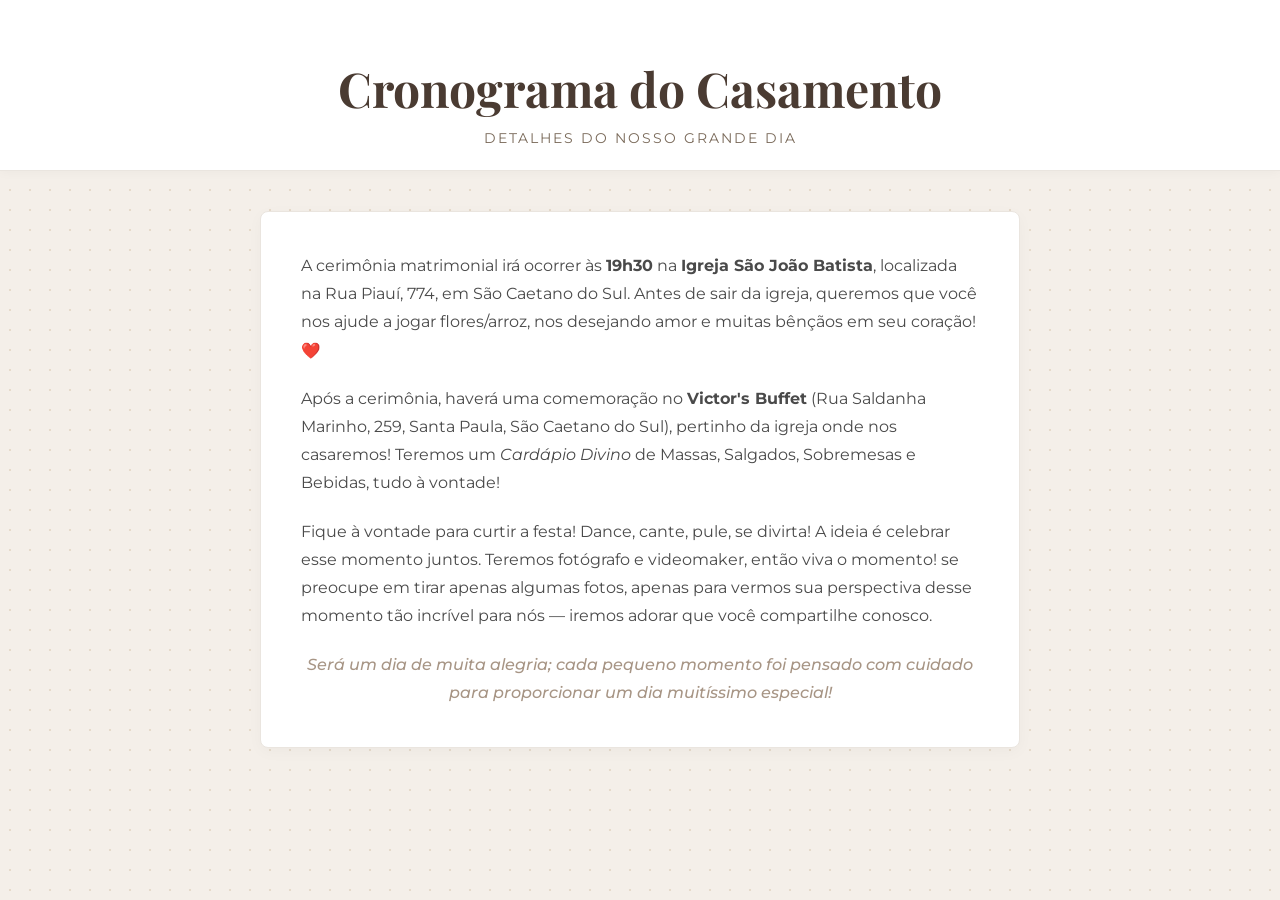
==== cronograma.html @ ee8d6ae5 "Versão final do site de casamento" ====
<!DOCTYPE html>
<html lang="pt-BR">
<head>
    <meta charset="UTF-8">
    <meta name="viewport" content="width=device-width, initial-scale=1.0, maximum-scale=1.0, user-scalable=no">
    <title>Cronograma | Bianca & Bruno</title>
    <link href="https://fonts.googleapis.com/css2?family=Playfair+Display:ital,wght@0,400;0,600;1,400&family=Montserrat:wght@300;400;500;600&display=swap" rel="stylesheet">
    <link rel="stylesheet" href="css/style.css">
</head>
<body class="comic-body">

    <a href="index.html" class="btn-voltar">← Voltar para o Site</a>

    <header class="comic-header">
        <h1>Cronograma do Casamento</h1>
        <p>Detalhes do Nosso Grande Dia</p>
    </header>

    <div style="max-width: 800px; margin: 40px auto 80px; padding: 0 20px;">
        <div class="cronograma-box">
            <p style="margin-bottom: 20px;">A cerimônia matrimonial irá ocorrer às <strong>19h30</strong> na <strong>Igreja São João Batista</strong>, localizada na Rua Piauí, 774, em São Caetano do Sul. Antes de sair da igreja, queremos que você nos ajude a jogar flores/arroz, nos desejando amor e muitas bênçãos em seu coração! ❤️</p>
            
            <p style="margin-bottom: 20px;">Após a cerimônia, haverá uma comemoração no <strong>Victor's Buffet</strong> (Rua Saldanha Marinho, 259, Santa Paula, São Caetano do Sul), pertinho da igreja onde nos casaremos! Teremos um <em>Cardápio Divino</em> de Massas, Salgados, Sobremesas e Bebidas, tudo à vontade!</p>
            
            <p style="margin-bottom: 20px;">Fique à vontade para curtir a festa! Dance, cante, pule, se divirta! A ideia é celebrar esse momento juntos. Teremos fotógrafo e videomaker, então viva o momento! se preocupe em tirar apenas algumas fotos, apenas para vermos sua perspectiva desse momento tão incrível para nós — iremos adorar que você compartilhe conosco.</p>
            
            <p style="margin-bottom: 0; font-style: italic; text-align: center; color: var(--primary-color); font-weight: 500;">Será um dia de muita alegria; cada pequeno momento foi pensado com cuidado para proporcionar um dia muitíssimo especial!</p>
        </div>
    </div>

</body>
</html>
---- css/style.css ----
:root {
    --bg-color: #ffffff;
    --primary-color: #a79585; 
    --text-dark: #4a4a4a;
    --text-light: #7a7a7a;
    --white: #ffffff;
    --font-title: 'Playfair Display', serif;
    --font-text: 'Montserrat', sans-serif;
    --rosa-btn: #f5d3d3;
}

* { margin: 0; padding: 0; box-sizing: border-box; }
body { font-family: var(--font-text); background-color: var(--bg-color); color: var(--text-dark); line-height: 1.6; }

.save-date-marquee {
    background-color: transparent;
    border: none;
    box-shadow: none;
    padding: 50;
    color: var(--primary-color);
    letter-spacing: 5px;
    font-size: 0.9rem;
    font-weight: 500;
    text-transform: uppercase;
    margin-bottom: 12px;
    display: inline-block;
    
    animation: textPulse 2s infinite ease-in-out;
}

@keyframes textPulse {
    0%, 100% {
        opacity: 1;
    }
    50% {
        opacity: 0.35;
    }
}
* { margin: 0; padding: 0; box-sizing: border-box; }
body { font-family: var(--font-text); background-color: var(--bg-color); color: var(--text-dark); line-height: 1.6; }

header {
    background-color: var(--white);
    border-bottom: 1px solid #eae5df;
    position: sticky;
    top: 0;
    z-index: 1000;
    width: 100%;
    box-shadow: 0 2px 10px rgba(0,0,0,0.03);
}

.navbar {
    max-width: 1100px;
    margin: 0 auto;
    display: flex;
    justify-content: space-between;
    align-items: center;
    padding: 15px 20px;
}

.nav-logo {
    font-family: var(--font-title);
    font-size: 1.4rem;
    color: var(--primary-color);
    text-decoration: none;
    letter-spacing: 2px;
}

.nav-links {
    display: flex;
    list-style: none;
    gap: 25px;
    align-items: center;
}

.nav-links a {
    text-decoration: none;
    color: var(--text-dark);
    font-size: 0.85rem;
    text-transform: uppercase;
    letter-spacing: 1.5px;
    font-weight: 500;
    transition: color 0.3s ease;
}

.nav-links a:hover {
    color: var(--primary-color);
}

/* Responsividade para iPad e celulares */
@media (max-width: 768px) {
    .navbar {
        flex-direction: column;
        gap: 10px;
        padding: 12px 10px;
    }
    
    .nav-links {
        gap: 15px;
        flex-wrap: wrap;
        justify-content: center;
    }
    
    .nav-links a {
        font-size: 0.75rem;
    }
}

.hero { text-align: center; padding: 60px 20px; background-color: #faf9f7; }
.hero h3 { font-weight: 300; letter-spacing: 3px; font-size: 0.9rem; margin-bottom: 10px; }
.hero h1 { font-family: var(--font-title); font-size: 3.5rem; color: var(--primary-color); margin-bottom: 10px; }

.section-title { font-family: var(--font-title); font-size: 2.2rem; color: var(--primary-color); margin: 30px 0 15px; font-style: italic; text-align: center; }
.subtitle { text-align: center; font-size: 0.95rem; color: var(--text-light); max-width: 700px; margin: 0 auto 40px; padding: 0 20px;}

.couple-section { padding: 60px 20px; text-align: center; max-width: 800px; margin: 0 auto; }
.photos { display: flex; justify-content: center; gap: 20px; margin-bottom: 30px; flex-wrap: wrap; }
.photo-couple { width: 200px; height: 200px; border-radius: 50%; object-fit: cover; border: 4px solid var(--white); box-shadow: 0 4px 15px rgba(0,0,0,0.1); }

.gifts-section { max-width: 1100px; margin: 0 auto; padding: 40px 20px; }
.cart-header { display: flex; justify-content: space-between; align-items: center; background: #fff; padding: 15px 20px; border: 1px solid #ddd; border-radius: 8px; margin-bottom: 30px;}
.btn-cart { background: var(--primary-color); color: #fff; border: none; padding: 10px 20px; border-radius: 5px; cursor: pointer; font-weight: bold; font-size: 1rem;}

.gifts-grid { display: grid; grid-template-columns: repeat(auto-fill, minmax(240px, 1fr)); gap: 25px; }
.gift-card { border: 1px solid #eee; border-radius: 8px; padding: 20px; text-align: center; display: flex; flex-direction: column; background: #fff; transition: transform 0.2s;}
.gift-card:hover { transform: translateY(-5px); box-shadow: 0 10px 20px rgba(0,0,0,0.05); }
.gift-img { height: 150px; object-fit: contain; width: 100%; border-radius: 5px; margin-bottom: 20px; background: #f9f9f9; }
.gift-card h4 { font-weight: 500; font-size: 1rem; height: 45px; margin-bottom: 10px; color: var(--text-dark);}
.price { font-family: var(--font-title); font-weight: 600; font-size: 1.3rem; margin-bottom: 15px; color: var(--text-dark); }
.btn-presentear { background-color: #c9b4a1; color: var(--white); border: none; padding: 12px; border-radius: 5px; cursor: pointer; font-weight: 600; width: 100%; margin-top: auto; font-family: var(--font-text); font-size: 0.9rem;}

.rsvp-section { padding: 60px 20px; text-align: center; background-color: #faf9f7; }
.rsvp-form input { width: 100%; max-width: 400px; padding: 15px; margin-bottom: 15px; border: 1px solid #ddd; border-radius: 5px; font-family: var(--font-text);}
.btn-rsvp { background-color: var(--rosa-btn); color: var(--text-dark); border: none; padding: 15px 40px; border-radius: 25px; font-weight: 600; cursor: pointer; font-size: 1rem;}

.modal-overlay { position: fixed; top: 0; left: 0; width: 100%; height: 100%; background: rgba(0,0,0,0.6); display: none; justify-content: center; align-items: center; z-index: 2000; }
.modal { background: var(--white); width: 90%; max-width: 450px; border-radius: 10px; padding: 30px; position: relative; max-height: 85vh; overflow-y: auto;}
.close-modal { position: absolute; top: 15px; right: 20px; font-size: 1.8rem; cursor: pointer; border: none; background: none; color: var(--text-light);}

.cart-items { margin: 20px 0; border-top: 1px solid #eee; padding-top: 15px;}
.cart-item { display: flex; justify-content: space-between; align-items: center; margin-bottom: 15px; font-size: 0.9rem; border-bottom: 1px dashed #eee; padding-bottom: 10px;}
.remove-btn { background: none; border: none; color: red; font-size: 0.8rem; text-decoration: underline; cursor: pointer; margin-top: 5px;}
.cart-total { font-family: var(--font-title); font-size: 1.5rem; font-weight: 600; text-align: right; margin-bottom: 20px; color: var(--primary-color); }

.btn-checkout { background: var(--primary-color); color: var(--white); border: none; padding: 15px; width: 100%; border-radius: 5px; font-size: 1.1rem; cursor: pointer; font-weight: bold; font-family: var(--font-text);}
.pix-box { display: none; background: #f9f9f9; padding: 20px; border-radius: 8px; text-align: center; margin-top: 20px; border: 1px solid #ddd; }
.pix-key { background: #fff; border: 1px dashed #ccc; padding: 15px; margin: 15px 0; font-weight: bold; word-break: break-all; font-size: 1.1rem; color: #333;}

.countdown-section {
    background-color: var(--primary-color);
    color: var(--white);
    text-align: center;
    padding: 50px 20px;
}

.countdown-section h2 {
    font-family: var(--font-title);
    font-size: 2rem;
    margin-bottom: 30px;
    font-style: italic;
    color: var(--white);
}

.timer {
    display: flex;
    justify-content: center;
    gap: 20px;
    flex-wrap: wrap;
}

.timer-box {
    background-color: var(--white);
    color: var(--primary-color);
    padding: 15px;
    border-radius: 8px;
    min-width: 90px;
    box-shadow: 0 4px 15px rgba(0,0,0,0.1);
}

.timer-box span {
    display: block;
    font-size: 2rem;
    font-weight: bold;
    font-family: var(--font-title);
}

.timer-box p {
    font-size: 0.75rem;
    text-transform: uppercase;
    letter-spacing: 1px;
    margin-top: 5px;
}

.location-section {
    padding: 60px 20px;
    max-width: 1100px;
    margin: 0 auto;
    text-align: center;
}

.location-grid {
    display: grid;
    grid-template-columns: repeat(auto-fit, minmax(280px, 1fr));
    gap: 25px;
    margin-top: 30px;
}

.location-card {
    background-color: var(--white);
    border: 1px solid #eee;
    border-radius: 8px;
    padding: 30px 20px;
    box-shadow: 0 4px 15px rgba(0,0,0,0.03);
    display: flex;
    flex-direction: column;
    justify-content: center;
}

.location-card h3 {
    font-family: var(--font-title);
    color: var(--primary-color);
    font-size: 1.4rem;
    margin-bottom: 15px;
}

.location-card p {
    font-size: 0.95rem;
    color: var(--text-dark);
    margin-bottom: 8px;
}

.location-card .suggestion {
    font-size: 0.85rem;
    color: var(--text-light);
    font-style: italic;
    margin-top: 5px;
}

header {
    background-color: var(--white);
    border-bottom: 1px solid #eae5df;
    position: sticky;
    top: 0;
    z-index: 1000;
    width: 100%;
    box-shadow: 0 2px 10px rgba(0,0,0,0.03);
}

.navbar {
    max-width: 1100px;
    margin: 0 auto;
    display: flex;
    justify-content: space-between;
    align-items: center;
    padding: 15px 20px;
}

.nav-logo {
    font-family: var(--font-title);
    font-size: 1.4rem;
    color: var(--primary-color);
    text-decoration: none;
    letter-spacing: 2px;
}

.nav-links {
    display: flex;
    list-style: none;
    gap: 25px;
    align-items: center;
}

.nav-links a {
    text-decoration: none;
    color: var(--text-dark);
    font-size: 0.85rem;
    text-transform: uppercase;
    letter-spacing: 1.5px;
    font-weight: 500;
    transition: color 0.3s ease;
}

.nav-links a:hover {
    color: var(--primary-color);
}

/* O botão de pontinhos fica OCULTO no computador por padrão */
.menu-toggle {
    display: none; 
    cursor: pointer;
    flex-direction: column;
    gap: 5px;
    padding: 5px;
}

.menu-toggle .dot {
    width: 6px;
    height: 6px;
    background-color: var(--primary-color);
    border-radius: 50%;
    display: block;
    transition: 0.3s;
}

/* Responsividade: Apenas para Celular e iPad (telas menores que 768px) */
@media (max-width: 768px) {
    .menu-toggle {
        display: flex; /* O botão só aparece aqui */
    }

    .nav-links {
        display: none; /* No celular o menu começa escondido */
        flex-direction: column;
        position: absolute;
        top: 100%;
        left: 0;
        width: 100%;
        background-color: var(--white);
        border-bottom: 1px solid #eee;
        padding: 20px 0;
        box-shadow: 0 10px 20px rgba(0,0,0,0.05);
        gap: 15px;
        text-align: center;
    }

    .nav-links.active {
        display: flex;
    }

    .nav-links a {
        font-size: 0.95rem;
        padding: 10px 0;
        display: block;
    }
}

    .site-footer {
    text-align: center;
    padding: 60px 20px;
    background-color: #faf9f7;
    border-top: 1px solid #eae5df;
    margin-top: 40px;
}

.couple-drawing {
    margin-bottom: 15px;
    display: flex;
    justify-content: center;
    opacity: 0.85;
}

.footer-msg {
    font-family: var(--font-title);
    font-size: 1.6rem;
    color: var(--primary-color);
    margin-bottom: 8px;
    font-style: italic;
}

.footer-copy {
    font-size: 0.85rem;
    color: var(--text-light);
    letter-spacing: 1px;
    text-transform: uppercase;
}

/* Estilos para as Seções de Categorias de Presentes */
.category-group {
    margin-bottom: 45px;
}

.category-title {
    font-family: var(--font-title);
    font-size: 1.8rem;
    color: var(--primary-color);
    margin: 50px 0 30px;
    text-align: center;
    display: flex;
    align-items: center;
    justify-content: center;
    gap: 15px;
    font-style: italic;
}

.category-title::before,
.category-title::after {
    content: "";
    height: 1px;
    background-color: var(--primary-color);
    flex: 1;
    max-width: 80px;
    opacity: 0.4;
}

.oval-container {
    width: 100%;
    max-width: 400px; /* Largura grande */
    height: 350px;    /* Altura menor que a largura para dar o formato oval deitado */
    margin: 30px auto;
    overflow: hidden;
    border-radius: 100px / 50px; /* Arredondamento elíptico perfeito */
    box-shadow: 0 10px 25px rgba(0,0,0,0.15);
    border: 4px solid var(--white);
    background-color: #f4efe9; /* Cor de fundo caso demore um segundo para carregar */
}

.couple-oval-img {
    width: 100%;
    height: 100%;
    object-fit: cover;
    display: block;
}

.btn-historia {
    display: block;
    width: fit-content;
    margin: 20px auto 0 auto; /* Centraliza o link horizontalmente */
    background: transparent;
    padding: 0;
    color: var(--primary-color);
    text-decoration: underline;
    font-family: var(--font-title);
    font-size: 1.2rem;
    font-style: italic;
    transition: 0.3s;
    box-shadow: none;
    border: none;
    cursor: pointer;
}

.btn-historia:hover {
    background: transparent;
    color: #8c7a6b;
    transform: none;
    box-shadow: none;
    opacity: 0.8;
}

.comic-body {
    background-color: #f4efe9; /* Tom de pergaminho */
    background-image: radial-gradient(#e6daca 1px, transparent 1px);
    background-size: 20px 20px;
}
.comic-header {
    text-align: center;
    padding: 50px 20px 20px;
}
.comic-header h1 {
    font-family: var(--font-title);
    font-size: 3rem;
    color: #4a3b32;
}
.comic-header p {
    font-family: var(--font-text);
    color: #7a6a5a;
    letter-spacing: 2px;
    text-transform: uppercase;
    font-size: 0.9rem;
}
.btn-voltar {
    position: absolute;
    top: 20px;
    left: 20px;
    text-decoration: none;
    color: #4a3b32;
    font-weight: bold;
    font-family: var(--font-text);
    border: 1px solid #4a3b32;
    padding: 8px 15px;
    border-radius: 5px;
    transition: 0.3s;
}
.btn-voltar:hover {
    background-color: #4a3b32;
    color: #f4efe9;
}
.comic-grid {
    display: grid;
    grid-template-columns: repeat(auto-fit, minmax(320px, 1fr));
    gap: 30px;
    max-width: 1100px;
    margin: 40px auto 80px;
    padding: 0 20px;
}
.comic-panel {
    background: #fffcf8;
    border: 3px solid #4a3b32;
    border-radius: 4px;
    padding: 12px;
    box-shadow: 6px 6px 0px #4a3b32; /* Sombra estilo HQ */
    display: flex;
    flex-direction: column;
    align-items: center;
    position: relative;
    transition: transform 0.3s;
}
.comic-panel:hover {
    transform: scale(1.02);
}
.comic-illustration {
    width: 100%;
    height: 250px;
    border: 2px solid #4a3b32;
    background: #e8ded3;
    display: flex;
    justify-content: center;
    align-items: center;
}
.comic-caption {
    background: #fffcf8;
    border: 2px solid #4a3b32;
    padding: 15px;
    font-size: 0.95rem;
    text-align: center;
    width: 90%;
    margin-top: -20px;
    z-index: 2;
    font-family: var(--font-text);
    color: #333;
    line-height: 1.5;
}

/* Seção Cronograma / Detalhes do Dia */
.cronograma-section {
    padding: 60px 20px;
    background-color: #faf9f7;
}

.cronograma-box {
    max-width: 800px;
    margin: 0 auto;
    text-align: left;
    background: var(--white);
    padding: 40px;
    border-radius: 8px;
    box-shadow: 0 4px 15px rgba(0,0,0,0.03);
    border: 1px solid #eae5df;
    font-size: 0.98rem;
    color: var(--text-dark);
    line-height: 1.8;
}

/* Responsividade para celulares */
@media (max-width: 768px) {
    .cronograma-box {
        padding: 20px;
    }
}
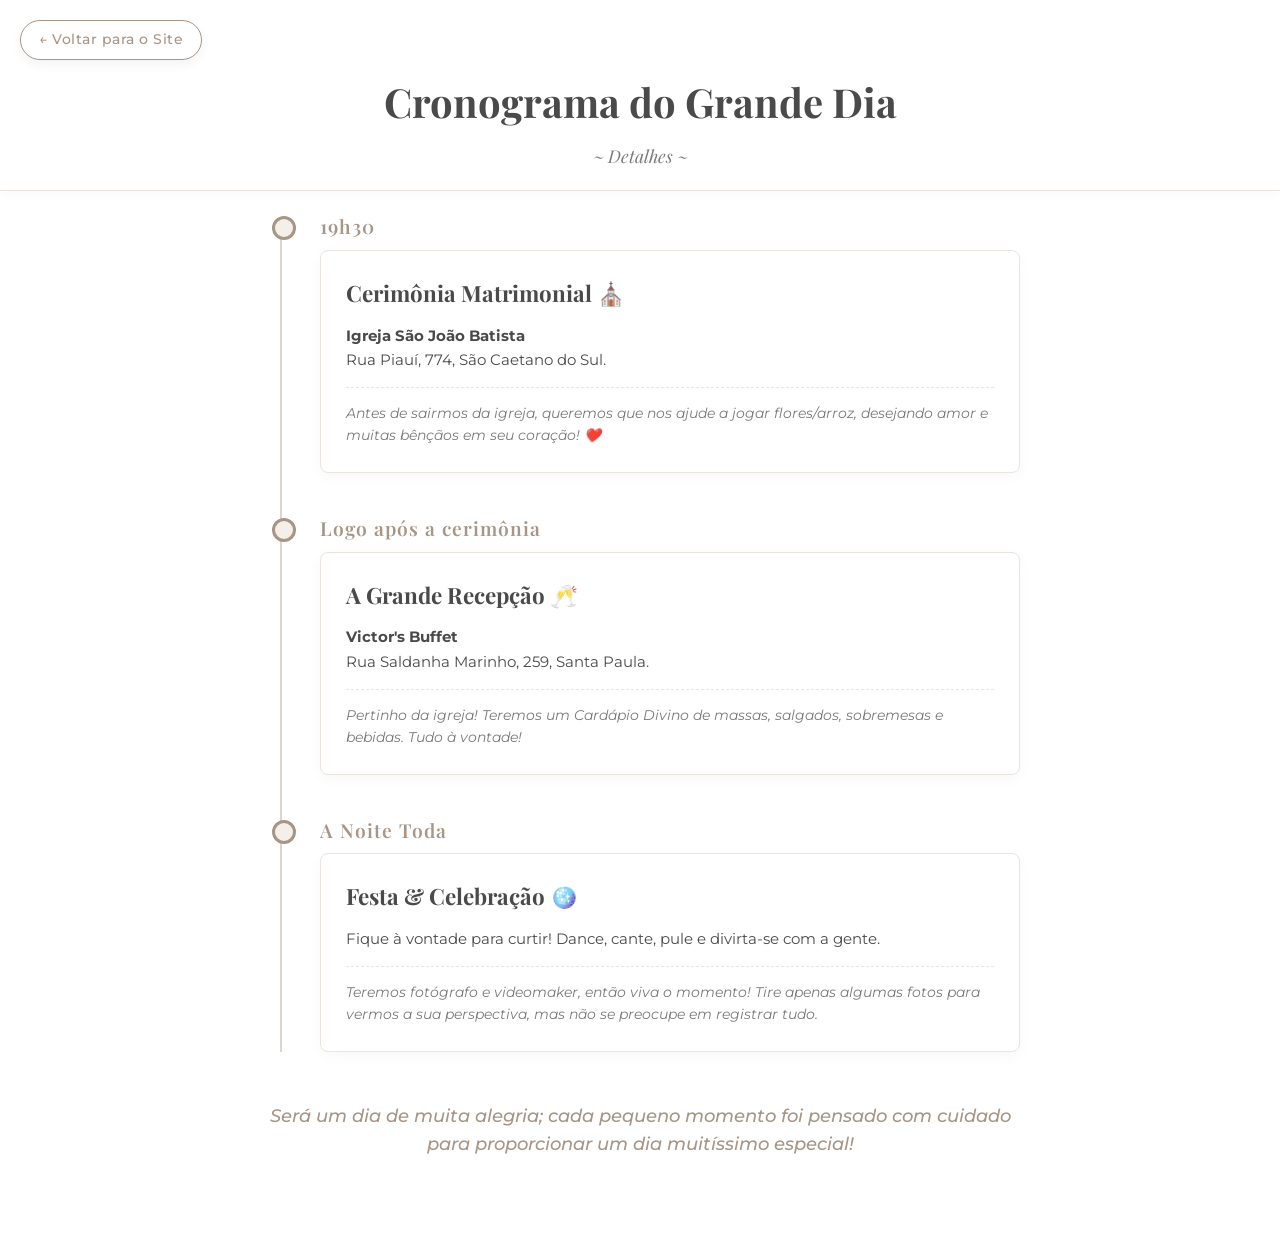
==== commit 9c64443e: "estilazao do site" ====
--- a/cronograma.html
+++ b/cronograma.html
@@ -11,21 +11,48 @@
 
     <a href="index.html" class="btn-voltar">← Voltar para o Site</a>
 
-    <header class="comic-header">
-        <h1>Cronograma do Casamento</h1>
-        <p>Detalhes do Nosso Grande Dia</p>
+    <header class="cronograma-header">
+        <h1>Cronograma do Grande Dia</h1>
+        <p class="cronograma-subtitle">~ Detalhes ~</p>
     </header>
 
-    <div style="max-width: 800px; margin: 40px auto 80px; padding: 0 20px;">
-        <div class="cronograma-box">
-            <p style="margin-bottom: 20px;">A cerimônia matrimonial irá ocorrer às <strong>19h30</strong> na <strong>Igreja São João Batista</strong>, localizada na Rua Piauí, 774, em São Caetano do Sul. Antes de sair da igreja, queremos que você nos ajude a jogar flores/arroz, nos desejando amor e muitas bênçãos em seu coração! ❤️</p>
+    <div style="max-width: 800px; margin: 20px auto 80px; padding: 0 20px;">
+        
+        <ul class="timeline">
             
-            <p style="margin-bottom: 20px;">Após a cerimônia, haverá uma comemoração no <strong>Victor's Buffet</strong> (Rua Saldanha Marinho, 259, Santa Paula, São Caetano do Sul), pertinho da igreja onde nos casaremos! Teremos um <em>Cardápio Divino</em> de Massas, Salgados, Sobremesas e Bebidas, tudo à vontade!</p>
-            
-            <p style="margin-bottom: 20px;">Fique à vontade para curtir a festa! Dance, cante, pule, se divirta! A ideia é celebrar esse momento juntos. Teremos fotógrafo e videomaker, então viva o momento! se preocupe em tirar apenas algumas fotos, apenas para vermos sua perspectiva desse momento tão incrível para nós — iremos adorar que você compartilhe conosco.</p>
-            
-            <p style="margin-bottom: 0; font-style: italic; text-align: center; color: var(--primary-color); font-weight: 500;">Será um dia de muita alegria; cada pequeno momento foi pensado com cuidado para proporcionar um dia muitíssimo especial!</p>
-        </div>
+            <li>
+                <div class="timeline-time">19h30</div>
+                <div class="timeline-content">
+                    <h3>Cerimônia Matrimonial ⛪</h3>
+                    <p><strong>Igreja São João Batista</strong><br>Rua Piauí, 774, São Caetano do Sul.</p>
+                    <p class="timeline-note">Antes de sairmos da igreja, queremos que nos ajude a jogar flores/arroz, desejando amor e muitas bênçãos em seu coração! ❤️</p>
+                </div>
+            </li>
+
+            <li>
+                <div class="timeline-time">Logo após a cerimônia</div>
+                <div class="timeline-content">
+                    <h3>A Grande Recepção 🥂</h3>
+                    <p><strong>Victor's Buffet</strong><br>Rua Saldanha Marinho, 259, Santa Paula.</p>
+                    <p class="timeline-note">Pertinho da igreja! Teremos um Cardápio Divino de massas, salgados, sobremesas e bebidas. Tudo à vontade!</p>
+                </div>
+            </li>
+
+            <li>
+                <div class="timeline-time">A Noite Toda</div>
+                <div class="timeline-content">
+                    <h3>Festa & Celebração 🪩</h3>
+                    <p>Fique à vontade para curtir! Dance, cante, pule e divirta-se com a gente.</p>
+                    <p class="timeline-note">Teremos fotógrafo e videomaker, então viva o momento! Tire apenas algumas fotos para vermos a sua perspectiva, mas não se preocupe em registrar tudo.</p>
+                </div>
+            </li>
+
+        </ul>
+
+        <p style="margin-top: 50px; font-style: italic; text-align: center; color: var(--primary-color); font-weight: 500; font-size: 1.1rem;">
+            Será um dia de muita alegria; cada pequeno momento foi pensado com cuidado para proporcionar um dia muitíssimo especial!
+        </p>
+
     </div>
 
 </body>
--- a/css/style.css
+++ b/css/style.css
@@ -16,7 +16,7 @@
     background-color: transparent;
     border: none;
     box-shadow: none;
-    padding: 50;
+    padding: 0;
     color: var(--primary-color);
     letter-spacing: 5px;
     font-size: 0.9rem;
@@ -24,20 +24,13 @@
     text-transform: uppercase;
     margin-bottom: 12px;
     display: inline-block;
-    
     animation: textPulse 2s infinite ease-in-out;
 }
 
 @keyframes textPulse {
-    0%, 100% {
-        opacity: 1;
-    }
-    50% {
-        opacity: 0.35;
-    }
-}
-* { margin: 0; padding: 0; box-sizing: border-box; }
-body { font-family: var(--font-text); background-color: var(--bg-color); color: var(--text-dark); line-height: 1.6; }
+    0%, 100% { opacity: 1; }
+    50% { opacity: 0.35; }
+}
 
 header {
     background-color: var(--white);
@@ -87,210 +80,14 @@
     color: var(--primary-color);
 }
 
-/* Responsividade para iPad e celulares */
-@media (max-width: 768px) {
-    .navbar {
-        flex-direction: column;
-        gap: 10px;
-        padding: 12px 10px;
-    }
-    
-    .nav-links {
-        gap: 15px;
-        flex-wrap: wrap;
-        justify-content: center;
-    }
-    
-    .nav-links a {
-        font-size: 0.75rem;
-    }
-}
-
-.hero { text-align: center; padding: 60px 20px; background-color: #faf9f7; }
-.hero h3 { font-weight: 300; letter-spacing: 3px; font-size: 0.9rem; margin-bottom: 10px; }
-.hero h1 { font-family: var(--font-title); font-size: 3.5rem; color: var(--primary-color); margin-bottom: 10px; }
-
-.section-title { font-family: var(--font-title); font-size: 2.2rem; color: var(--primary-color); margin: 30px 0 15px; font-style: italic; text-align: center; }
-.subtitle { text-align: center; font-size: 0.95rem; color: var(--text-light); max-width: 700px; margin: 0 auto 40px; padding: 0 20px;}
-
-.couple-section { padding: 60px 20px; text-align: center; max-width: 800px; margin: 0 auto; }
-.photos { display: flex; justify-content: center; gap: 20px; margin-bottom: 30px; flex-wrap: wrap; }
-.photo-couple { width: 200px; height: 200px; border-radius: 50%; object-fit: cover; border: 4px solid var(--white); box-shadow: 0 4px 15px rgba(0,0,0,0.1); }
-
-.gifts-section { max-width: 1100px; margin: 0 auto; padding: 40px 20px; }
-.cart-header { display: flex; justify-content: space-between; align-items: center; background: #fff; padding: 15px 20px; border: 1px solid #ddd; border-radius: 8px; margin-bottom: 30px;}
-.btn-cart { background: var(--primary-color); color: #fff; border: none; padding: 10px 20px; border-radius: 5px; cursor: pointer; font-weight: bold; font-size: 1rem;}
-
-.gifts-grid { display: grid; grid-template-columns: repeat(auto-fill, minmax(240px, 1fr)); gap: 25px; }
-.gift-card { border: 1px solid #eee; border-radius: 8px; padding: 20px; text-align: center; display: flex; flex-direction: column; background: #fff; transition: transform 0.2s;}
-.gift-card:hover { transform: translateY(-5px); box-shadow: 0 10px 20px rgba(0,0,0,0.05); }
-.gift-img { height: 150px; object-fit: contain; width: 100%; border-radius: 5px; margin-bottom: 20px; background: #f9f9f9; }
-.gift-card h4 { font-weight: 500; font-size: 1rem; height: 45px; margin-bottom: 10px; color: var(--text-dark);}
-.price { font-family: var(--font-title); font-weight: 600; font-size: 1.3rem; margin-bottom: 15px; color: var(--text-dark); }
-.btn-presentear { background-color: #c9b4a1; color: var(--white); border: none; padding: 12px; border-radius: 5px; cursor: pointer; font-weight: 600; width: 100%; margin-top: auto; font-family: var(--font-text); font-size: 0.9rem;}
-
-.rsvp-section { padding: 60px 20px; text-align: center; background-color: #faf9f7; }
-.rsvp-form input { width: 100%; max-width: 400px; padding: 15px; margin-bottom: 15px; border: 1px solid #ddd; border-radius: 5px; font-family: var(--font-text);}
-.btn-rsvp { background-color: var(--rosa-btn); color: var(--text-dark); border: none; padding: 15px 40px; border-radius: 25px; font-weight: 600; cursor: pointer; font-size: 1rem;}
-
-.modal-overlay { position: fixed; top: 0; left: 0; width: 100%; height: 100%; background: rgba(0,0,0,0.6); display: none; justify-content: center; align-items: center; z-index: 2000; }
-.modal { background: var(--white); width: 90%; max-width: 450px; border-radius: 10px; padding: 30px; position: relative; max-height: 85vh; overflow-y: auto;}
-.close-modal { position: absolute; top: 15px; right: 20px; font-size: 1.8rem; cursor: pointer; border: none; background: none; color: var(--text-light);}
-
-.cart-items { margin: 20px 0; border-top: 1px solid #eee; padding-top: 15px;}
-.cart-item { display: flex; justify-content: space-between; align-items: center; margin-bottom: 15px; font-size: 0.9rem; border-bottom: 1px dashed #eee; padding-bottom: 10px;}
-.remove-btn { background: none; border: none; color: red; font-size: 0.8rem; text-decoration: underline; cursor: pointer; margin-top: 5px;}
-.cart-total { font-family: var(--font-title); font-size: 1.5rem; font-weight: 600; text-align: right; margin-bottom: 20px; color: var(--primary-color); }
-
-.btn-checkout { background: var(--primary-color); color: var(--white); border: none; padding: 15px; width: 100%; border-radius: 5px; font-size: 1.1rem; cursor: pointer; font-weight: bold; font-family: var(--font-text);}
-.pix-box { display: none; background: #f9f9f9; padding: 20px; border-radius: 8px; text-align: center; margin-top: 20px; border: 1px solid #ddd; }
-.pix-key { background: #fff; border: 1px dashed #ccc; padding: 15px; margin: 15px 0; font-weight: bold; word-break: break-all; font-size: 1.1rem; color: #333;}
-
-.countdown-section {
-    background-color: var(--primary-color);
-    color: var(--white);
-    text-align: center;
-    padding: 50px 20px;
-}
-
-.countdown-section h2 {
-    font-family: var(--font-title);
-    font-size: 2rem;
-    margin-bottom: 30px;
-    font-style: italic;
-    color: var(--white);
-}
-
-.timer {
-    display: flex;
-    justify-content: center;
-    gap: 20px;
-    flex-wrap: wrap;
-}
-
-.timer-box {
-    background-color: var(--white);
-    color: var(--primary-color);
-    padding: 15px;
-    border-radius: 8px;
-    min-width: 90px;
-    box-shadow: 0 4px 15px rgba(0,0,0,0.1);
-}
-
-.timer-box span {
-    display: block;
-    font-size: 2rem;
-    font-weight: bold;
-    font-family: var(--font-title);
-}
-
-.timer-box p {
-    font-size: 0.75rem;
-    text-transform: uppercase;
-    letter-spacing: 1px;
-    margin-top: 5px;
-}
-
-.location-section {
-    padding: 60px 20px;
-    max-width: 1100px;
-    margin: 0 auto;
-    text-align: center;
-}
-
-.location-grid {
-    display: grid;
-    grid-template-columns: repeat(auto-fit, minmax(280px, 1fr));
-    gap: 25px;
-    margin-top: 30px;
-}
-
-.location-card {
-    background-color: var(--white);
-    border: 1px solid #eee;
-    border-radius: 8px;
-    padding: 30px 20px;
-    box-shadow: 0 4px 15px rgba(0,0,0,0.03);
-    display: flex;
-    flex-direction: column;
-    justify-content: center;
-}
-
-.location-card h3 {
-    font-family: var(--font-title);
-    color: var(--primary-color);
-    font-size: 1.4rem;
-    margin-bottom: 15px;
-}
-
-.location-card p {
-    font-size: 0.95rem;
-    color: var(--text-dark);
-    margin-bottom: 8px;
-}
-
-.location-card .suggestion {
-    font-size: 0.85rem;
-    color: var(--text-light);
-    font-style: italic;
-    margin-top: 5px;
-}
-
-header {
-    background-color: var(--white);
-    border-bottom: 1px solid #eae5df;
-    position: sticky;
-    top: 0;
-    z-index: 1000;
-    width: 100%;
-    box-shadow: 0 2px 10px rgba(0,0,0,0.03);
-}
-
-.navbar {
-    max-width: 1100px;
-    margin: 0 auto;
-    display: flex;
-    justify-content: space-between;
-    align-items: center;
-    padding: 15px 20px;
-}
-
-.nav-logo {
-    font-family: var(--font-title);
-    font-size: 1.4rem;
-    color: var(--primary-color);
-    text-decoration: none;
-    letter-spacing: 2px;
-}
-
-.nav-links {
-    display: flex;
-    list-style: none;
-    gap: 25px;
-    align-items: center;
-}
-
-.nav-links a {
-    text-decoration: none;
-    color: var(--text-dark);
-    font-size: 0.85rem;
-    text-transform: uppercase;
-    letter-spacing: 1.5px;
-    font-weight: 500;
-    transition: color 0.3s ease;
-}
-
-.nav-links a:hover {
-    color: var(--primary-color);
-}
-
-/* O botão de pontinhos fica OCULTO no computador por padrão */
 .menu-toggle {
     display: none; 
     cursor: pointer;
     flex-direction: column;
     gap: 5px;
     padding: 5px;
+    background: none;
+    border: none;
 }
 
 .menu-toggle .dot {
@@ -302,14 +99,20 @@
     transition: 0.3s;
 }
 
-/* Responsividade: Apenas para Celular e iPad (telas menores que 768px) */
 @media (max-width: 768px) {
+    .navbar {
+        flex-direction: row;
+        justify-content: space-between;
+        align-items: center;
+        padding: 15px 20px;
+    }
+
     .menu-toggle {
-        display: flex; /* O botão só aparece aqui */
+        display: flex; 
     }
 
     .nav-links {
-        display: none; /* No celular o menu começa escondido */
+        display: none; 
         flex-direction: column;
         position: absolute;
         top: 100%;
@@ -324,7 +127,7 @@
     }
 
     .nav-links.active {
-        display: flex;
+        display: flex; 
     }
 
     .nav-links a {
@@ -334,74 +137,27 @@
     }
 }
 
-    .site-footer {
-    text-align: center;
-    padding: 60px 20px;
-    background-color: #faf9f7;
-    border-top: 1px solid #eae5df;
-    margin-top: 40px;
-}
-
-.couple-drawing {
-    margin-bottom: 15px;
-    display: flex;
-    justify-content: center;
-    opacity: 0.85;
-}
-
-.footer-msg {
-    font-family: var(--font-title);
-    font-size: 1.6rem;
-    color: var(--primary-color);
-    margin-bottom: 8px;
-    font-style: italic;
-}
-
-.footer-copy {
-    font-size: 0.85rem;
-    color: var(--text-light);
-    letter-spacing: 1px;
-    text-transform: uppercase;
-}
-
-/* Estilos para as Seções de Categorias de Presentes */
-.category-group {
-    margin-bottom: 45px;
-}
-
-.category-title {
-    font-family: var(--font-title);
-    font-size: 1.8rem;
-    color: var(--primary-color);
-    margin: 50px 0 30px;
-    text-align: center;
-    display: flex;
-    align-items: center;
-    justify-content: center;
-    gap: 15px;
-    font-style: italic;
-}
-
-.category-title::before,
-.category-title::after {
-    content: "";
-    height: 1px;
-    background-color: var(--primary-color);
-    flex: 1;
-    max-width: 80px;
-    opacity: 0.4;
-}
+.hero { text-align: center; padding: 60px 20px; background-color: #faf9f7; }
+.hero h3 { font-weight: 300; letter-spacing: 3px; font-size: 0.9rem; margin-bottom: 10px; }
+.hero h1 { font-family: var(--font-title); font-size: 3.5rem; color: var(--primary-color); margin-bottom: 10px; }
+
+.section-title { font-family: var(--font-title); font-size: 2.2rem; color: var(--primary-color); margin: 30px 0 15px; font-style: italic; text-align: center; }
+.subtitle { text-align: center; font-size: 0.95rem; color: var(--text-light); max-width: 700px; margin: 0 auto 40px; padding: 0 20px;}
+
+.couple-section { padding: 60px 20px; text-align: center; max-width: 800px; margin: 0 auto; }
+.photos { display: flex; justify-content: center; gap: 20px; margin-bottom: 30px; flex-wrap: wrap; }
+.photo-couple { width: 200px; height: 200px; border-radius: 50%; object-fit: cover; border: 4px solid var(--white); box-shadow: 0 4px 15px rgba(0,0,0,0.1); }
 
 .oval-container {
     width: 100%;
-    max-width: 400px; /* Largura grande */
-    height: 350px;    /* Altura menor que a largura para dar o formato oval deitado */
+    max-width: 400px;
+    height: 350px;
     margin: 30px auto;
     overflow: hidden;
-    border-radius: 100px / 50px; /* Arredondamento elíptico perfeito */
+    border-radius: 100px / 50px;
     box-shadow: 0 10px 25px rgba(0,0,0,0.15);
     border: 4px solid var(--white);
-    background-color: #f4efe9; /* Cor de fundo caso demore um segundo para carregar */
+    background-color: #f4efe9;
 }
 
 .couple-oval-img {
@@ -412,115 +168,183 @@
 }
 
 .btn-historia {
+    display: inline-block;
+    margin: 20px auto 0 auto;
+    padding: 10px 26px;
+    color: var(--primary-color);
+    background-color: transparent;
+    border: 1px solid var(--primary-color);
+    border-radius: 25px; /* Formato pílula elegante */
+    font-family: var(--font-text);
+    font-size: 0.85rem;
+    font-weight: 500;
+    text-transform: uppercase;
+    letter-spacing: 2px;
+    text-decoration: none;
+    transition: all 0.3s ease;
+    box-shadow: 0 2px 10px rgba(0, 0, 0, 0.03);
+}
+
+.btn-historia:hover {
+    background-color: var(--primary-color);
+    color: var(--white);
+    transform: translateY(-2px);
+    box-shadow: 0 6px 15px rgba(0, 0, 0, 0.08);
+}
+
+.historia-texto, .couple-section p {
+    font-family: 'Courier Prime', 'Courier New', Courier, monospace;
+    font-size: 1.05rem;
+    line-height: 1.8;
+    color: #3e3e3e;
+    letter-spacing: -0.3px;
+}
+
+.countdown-section {
+    background-color: var(--primary-color);
+    color: var(--white);
+    text-align: center;
+    padding: 50px 20px;
+}
+
+.countdown-section h2 {
+    font-family: var(--font-title);
+    font-size: 2rem;
+    margin-bottom: 30px;
+    font-style: italic;
+    color: var(--white);
+}
+
+.timer {
+    display: flex;
+    justify-content: center;
+    gap: 20px;
+    flex-wrap: wrap;
+}
+
+.timer-box {
+    background-color: var(--white);
+    color: var(--primary-color);
+    padding: 15px;
+    border-radius: 8px;
+    min-width: 90px;
+    box-shadow: 0 4px 15px rgba(0,0,0,0.1);
+}
+
+.timer-box span {
     display: block;
-    width: fit-content;
-    margin: 20px auto 0 auto; /* Centraliza o link horizontalmente */
-    background: transparent;
-    padding: 0;
-    color: var(--primary-color);
-    text-decoration: underline;
-    font-family: var(--font-title);
-    font-size: 1.2rem;
+    font-size: 2rem;
+    font-weight: bold;
+    font-family: var(--font-title);
+}
+
+.timer-box p {
+    font-size: 0.75rem;
+    text-transform: uppercase;
+    letter-spacing: 1px;
+    margin-top: 5px;
+}
+
+.location-section {
+    padding: 60px 20px;
+    max-width: 1100px;
+    margin: 0 auto;
+    text-align: center;
+}
+
+.location-grid {
+    display: grid;
+    grid-template-columns: repeat(auto-fit, minmax(280px, 1fr));
+    gap: 25px;
+    margin-top: 30px;
+}
+
+.location-card {
+    background-color: var(--white);
+    border: 1px solid #eee;
+    border-radius: 8px;
+    padding: 30px 20px;
+    box-shadow: 0 4px 15px rgba(0,0,0,0.03);
+    display: flex;
+    flex-direction: column;
+    justify-content: center;
+}
+
+.location-card h3 {
+    font-family: var(--font-title);
+    color: var(--primary-color);
+    font-size: 1.4rem;
+    margin-bottom: 15px;
+}
+
+.location-card p {
+    font-size: 0.95rem;
+    color: var(--text-dark);
+    margin-bottom: 8px;
+}
+
+.location-card .suggestion {
+    font-size: 0.85rem;
+    color: var(--text-light);
     font-style: italic;
-    transition: 0.3s;
-    box-shadow: none;
-    border: none;
-    cursor: pointer;
-}
-
-.btn-historia:hover {
-    background: transparent;
-    color: #8c7a6b;
-    transform: none;
-    box-shadow: none;
-    opacity: 0.8;
-}
-
-.comic-body {
-    background-color: #f4efe9; /* Tom de pergaminho */
-    background-image: radial-gradient(#e6daca 1px, transparent 1px);
-    background-size: 20px 20px;
-}
-.comic-header {
-    text-align: center;
-    padding: 50px 20px 20px;
-}
-.comic-header h1 {
-    font-family: var(--font-title);
-    font-size: 3rem;
-    color: #4a3b32;
-}
-.comic-header p {
-    font-family: var(--font-text);
-    color: #7a6a5a;
-    letter-spacing: 2px;
-    text-transform: uppercase;
-    font-size: 0.9rem;
-}
-.btn-voltar {
-    position: absolute;
-    top: 20px;
-    left: 20px;
+    margin-top: 5px;
+}
+
+.map-links {
+    display: flex;
+    gap: 12px;
+    justify-content: center;
+    margin-top: 20px;
+}
+
+.btn-map {
+    display: inline-block;
+    padding: 6px 16px;
+    font-size: 0.85rem;
+    font-family: var(--font-text);
+    color: var(--primary-color);
+    background-color: transparent;
+    border: 1px solid var(--primary-color);
+    border-radius: 20px;
     text-decoration: none;
-    color: #4a3b32;
-    font-weight: bold;
-    font-family: var(--font-text);
-    border: 1px solid #4a3b32;
-    padding: 8px 15px;
-    border-radius: 5px;
-    transition: 0.3s;
-}
-.btn-voltar:hover {
-    background-color: #4a3b32;
-    color: #f4efe9;
-}
-.comic-grid {
-    display: grid;
-    grid-template-columns: repeat(auto-fit, minmax(320px, 1fr));
-    gap: 30px;
-    max-width: 1100px;
-    margin: 40px auto 80px;
-    padding: 0 20px;
-}
-.comic-panel {
-    background: #fffcf8;
-    border: 3px solid #4a3b32;
-    border-radius: 4px;
-    padding: 12px;
-    box-shadow: 6px 6px 0px #4a3b32; /* Sombra estilo HQ */
-    display: flex;
-    flex-direction: column;
-    align-items: center;
-    position: relative;
-    transition: transform 0.3s;
-}
-.comic-panel:hover {
-    transform: scale(1.02);
-}
-.comic-illustration {
-    width: 100%;
-    height: 250px;
-    border: 2px solid #4a3b32;
-    background: #e8ded3;
-    display: flex;
-    justify-content: center;
-    align-items: center;
-}
-.comic-caption {
-    background: #fffcf8;
-    border: 2px solid #4a3b32;
-    padding: 15px;
-    font-size: 0.95rem;
-    text-align: center;
-    width: 90%;
-    margin-top: -20px;
-    z-index: 2;
-    font-family: var(--font-text);
-    color: #333;
-    line-height: 1.5;
-}
-
-/* Seção Cronograma / Detalhes do Dia */
+    transition: all 0.3s ease;
+}
+
+.btn-map:hover {
+    background-color: var(--primary-color);
+    color: var(--white);
+    transform: translateY(-2px);
+}
+
+.gifts-section { max-width: 1100px; margin: 0 auto; padding: 40px 20px; }
+.cart-header { display: flex; justify-content: space-between; align-items: center; background: #fff; padding: 15px 20px; border: 1px solid #ddd; border-radius: 8px; margin-bottom: 30px;}
+.btn-cart { background: var(--primary-color); color: #fff; border: none; padding: 10px 20px; border-radius: 5px; cursor: pointer; font-weight: bold; font-size: 1rem;}
+
+.gifts-grid { display: grid; grid-template-columns: repeat(auto-fill, minmax(240px, 1fr)); gap: 25px; }
+.gift-card { border: 1px solid #eee; border-radius: 8px; padding: 20px; text-align: center; display: flex; flex-direction: column; background: #fff; transition: transform 0.2s;}
+.gift-card:hover { transform: translateY(-5px); box-shadow: 0 10px 20px rgba(0,0,0,0.05); }
+.gift-img { height: 150px; object-fit: contain; width: 100%; border-radius: 5px; margin-bottom: 20px; background: #f9f9f9; }
+.gift-card h4 { font-weight: 500; font-size: 1rem; height: 45px; margin-bottom: 10px; color: var(--text-dark);}
+.price { font-family: var(--font-title); font-weight: 600; font-size: 1.3rem; margin-bottom: 15px; color: var(--text-dark); }
+.btn-presentear { background-color: #c9b4a1; color: var(--white); border: none; padding: 12px; border-radius: 5px; cursor: pointer; font-weight: 600; width: 100%; margin-top: auto; font-family: var(--font-text); font-size: 0.9rem;}
+
+.rsvp-section { padding: 60px 20px; text-align: center; background-color: #faf9f7; }
+.rsvp-form input { width: 100%; max-width: 400px; padding: 15px; margin-bottom: 15px; border: 1px solid #ddd; border-radius: 5px; font-family: var(--font-text);}
+.btn-rsvp { background-color: var(--rosa-btn); color: var(--text-dark); border: none; padding: 15px 40px; border-radius: 25px; font-weight: 600; cursor: pointer; font-size: 1rem;}
+
+.modal-overlay { position: fixed; top: 0; left: 0; width: 100%; height: 100%; background: rgba(0,0,0,0.6); display: none; justify-content: center; align-items: center; z-index: 2000; }
+.modal { background: var(--white); width: 90%; max-width: 450px; border-radius: 10px; padding: 30px; position: relative; max-height: 85vh; overflow-y: auto;}
+.close-modal { position: absolute; top: 15px; right: 20px; font-size: 1.8rem; cursor: pointer; border: none; background: none; color: var(--text-light);}
+
+.cart-items { margin: 20px 0; border-top: 1px solid #eee; padding-top: 15px;}
+.cart-item { display: flex; justify-content: space-between; align-items: center; margin-bottom: 15px; font-size: 0.9rem; border-bottom: 1px dashed #eee; padding-bottom: 10px;}
+.remove-btn { background: none; border: none; color: red; font-size: 0.8rem; text-decoration: underline; cursor: pointer; margin-top: 5px;}
+.cart-total { font-family: var(--font-title); font-size: 1.5rem; font-weight: 600; text-align: right; margin-bottom: 20px; color: var(--primary-color); }
+
+.btn-checkout { background: var(--primary-color); color: var(--white); border: none; padding: 15px; width: 100%; border-radius: 5px; font-size: 1.1rem; cursor: pointer; font-weight: bold; font-family: var(--font-text);}
+.pix-box { display: none; background: #f9f9f9; padding: 20px; border-radius: 8px; text-align: center; margin-top: 20px; border: 1px solid #ddd; }
+.pix-key { background: #fff; border: 1px dashed #ccc; padding: 15px; margin: 15px 0; font-weight: bold; word-break: break-all; font-size: 1.1rem; color: #333;}
+
 .cronograma-section {
     padding: 60px 20px;
     background-color: #faf9f7;
@@ -540,10 +364,428 @@
     line-height: 1.8;
 }
 
-/* Responsividade para celulares */
 @media (max-width: 768px) {
-    .cronograma-box {
-        padding: 20px;
-    }
-}
-
+    .cronograma-box { padding: 20px; }
+}
+
+.site-footer {
+    text-align: center;
+    padding: 60px 20px;
+    background-color: #faf9f7;
+    border-top: 1px solid #eae5df;
+    margin-top: 40px;
+}
+
+.timeline {
+    list-style: none;
+    padding: 0;
+    margin: 0;
+    position: relative;
+}
+
+.timeline::before {
+    content: '';
+    position: absolute;
+    top: 10px;
+    bottom: 0;
+    left: 20px;
+    width: 2px;
+    background: var(--primary-color);
+    opacity: 0.4;
+}
+
+.timeline li {
+    position: relative;
+    margin-bottom: 40px;
+    padding-left: 60px; 
+}
+
+.timeline li:last-child {
+    margin-bottom: 0;
+}
+
+.timeline li::before {
+    content: '';
+    position: absolute;
+    left: 12px;
+    top: 5px;
+    width: 18px;
+    height: 18px;
+    background: #f4efe9; /* Cor de fundo da página do cronograma */
+    border: 3px solid var(--primary-color);
+    border-radius: 50%;
+    transition: transform 0.3s ease, background 0.3s ease;
+    z-index: 2;
+}
+
+.timeline li:hover::before {
+    transform: scale(1.3);
+    background: var(--primary-color);
+}
+
+.timeline li:hover .timeline-content {
+    transform: translateY(-5px);
+    box-shadow: 0 10px 25px rgba(0,0,0,0.08);
+    border-color: var(--primary-color);
+}
+
+.timeline-time {
+    font-family: var(--font-title);
+    color: var(--primary-color);
+    font-size: 1.2rem;
+    font-weight: 600;
+    margin-bottom: 8px;
+    letter-spacing: 1px;
+}
+
+.timeline-content {
+    background: var(--white);
+    border: 1px solid #eae5df;
+    border-radius: 8px;
+    padding: 25px;
+    box-shadow: 0 4px 15px rgba(0,0,0,0.03);
+    transition: all 0.3s ease;
+}
+
+.timeline-content h3 {
+    font-family: var(--font-title);
+    color: var(--text-dark);
+    font-size: 1.4rem;
+    margin-bottom: 12px;
+}
+
+.timeline-content p {
+    font-size: 0.95rem;
+    color: var(--text-dark);
+    margin-bottom: 15px;
+    line-height: 1.6;
+}
+
+.timeline-note {
+    font-style: italic;
+    color: var(--text-light) !important;
+    font-size: 0.85rem !important;
+    margin-bottom: 0 !important;
+    padding-top: 15px;
+    border-top: 1px dashed #eae5df;
+}
+
+.btn-voltar {
+    position: absolute;
+    top: 20px;
+    left: 20px;
+    text-decoration: none;
+    color: var(--primary-color);
+    background-color: var(--white);
+    border: 1px solid var(--primary-color);
+    padding: 8px 18px;
+    border-radius: 25px; 
+    font-family: var(--font-text);
+    font-size: 0.85rem;
+    font-weight: 500;
+    letter-spacing: 0.5px;
+    box-shadow: 0 4px 12px rgba(0, 0, 0, 0.05);
+    transition: all 0.3s ease;
+    display: inline-flex;
+    align-items: center;
+    gap: 6px;
+    z-index: 1001;
+    
+    animation: btnVoltarPulse 2.5s infinite ease-in-out;
+}
+
+.btn-voltar:hover {
+    background-color: var(--primary-color);
+    color: var(--white);
+    transform: translateY(-2px);
+    box-shadow: 0 6px 15px rgba(0, 0, 0, 0.1);
+    opacity: 1; 
+}
+
+@keyframes btnVoltarPulse {
+    0%, 100% {
+        opacity: 1;
+        transform: scale(1);
+    }
+    50% {
+        opacity: 0.55; 
+        transform: scale(1.04);
+    }
+}
+
+.cronograma-header {
+    text-align: center;
+    padding-top: 70px;
+    padding-bottom: 20px;
+    padding-left: 20px;
+    padding-right: 20px;
+}
+
+.cronograma-header h1 {
+    font-family: var(--font-title);
+    font-size: 2.5rem;
+    color: var(--text-dark);
+    margin-bottom: 8px;
+}
+
+.cronograma-subtitle {
+    font-family: var(--font-title);
+    font-style: italic;
+    color: var(--text-light);
+    font-size: 1.1rem;
+}
+
+.gifts-intro-card {
+    max-width: 750px;
+    margin: 0 auto 40px auto;
+    text-align: center;
+    background-color: #faf9f7;
+    padding: 35px 30px;
+    border-radius: 12px;
+    border: 1px solid #eae5df;
+    box-shadow: 0 4px 15px rgba(0, 0, 0, 0.02);
+}
+
+.gifts-intro-card .section-title {
+    margin-top: 0;
+    margin-bottom: 15px;
+}
+
+.gifts-main-text {
+    font-size: 0.98rem;
+    color: var(--text-dark);
+    line-height: 1.7;
+    margin-bottom: 25px;
+    font-family: var(--font-text);
+}
+
+.gifts-badge-info {
+    background-color: var(--white);
+    border: 1px dashed var(--primary-color);
+    padding: 18px 25px;
+    border-radius: 8px;
+    display: inline-block;
+    max-width: 600px;
+}
+
+.cart-bar {
+    max-width: 750px;
+    margin: 0 auto 40px auto;
+    background-color: #fcf9f2;
+    border: 1px solid #e0d7c6;
+    border-radius: 8px;
+    padding: 15px 25px;
+    display: flex;
+    justify-content: space-between;
+    align-items: center;
+    box-shadow: 0 4px 15px rgba(0, 0, 0, 0.03);
+}
+
+.cart-bar-info {
+    display: flex;
+    align-items: center;
+    gap: 10px;
+    font-family: var(--font-text);
+    font-size: 0.95rem;
+    color: var(--text-dark);
+}
+
+.btn-ver-carrinho {
+    background-color: var(--primary-color);
+    color: var(--white);
+    border: none;
+    padding: 10px 24px;
+    border-radius: 6px;
+    font-family: var(--font-text);
+    font-weight: 600;
+    font-size: 0.85rem;
+    letter-spacing: 0.5px;
+    cursor: pointer;
+    transition: all 0.3s ease;
+    box-shadow: 0 2px 8px rgba(167, 149, 133, 0.2);
+}
+
+.btn-ver-carrinho:hover {
+    background-color: #8c7a6b;
+    transform: translateY(-1px);
+}
+
+.badge-title {
+    font-family: var(--font-title);
+    color: var(--primary-color);
+    font-size: 1rem;
+    font-style: italic;
+    display: block;
+    margin-bottom: 6px;
+    font-weight: 600;
+}
+
+.gifts-badge-info p {
+    font-size: 0.88rem;
+    color: var(--text-light);
+    margin: 0;
+    line-height: 1.5;
+    font-family: var(--font-text);
+}
+
+.rsvp-section {
+    padding: 85px 20px 70px;
+    background-color: #faf9f7;
+    display: flex;
+    justify-content: center;
+}
+
+
+.rsvp-envelope-card {
+    background-color: #fcf9f2; 
+    border: 2px solid #e0d7c6;
+    outline: 1px solid #e0d7c6;
+    outline-offset: -8px; 
+    border-radius: 12px;
+    padding: 55px 40px 40px;
+    max-width: 650px;
+    width: 100%;
+    text-align: center;
+    position: relative;
+    box-shadow: 0 10px 30px rgba(0, 0, 0, 0.05);
+    margin-top: 40px;
+}
+
+
+.wax-seal-wrapper {
+    position: absolute;
+    top: -40px;
+    left: 50%;
+    transform: translateX(-50%);
+    z-index: 10;
+}
+
+.realistic-wax-seal {
+    width: 75px;
+    height: 75px;
+    background: radial-gradient(circle at 35% 30%, #bd1f24 0%, #8f0d11 60%, #520507 100%);
+    border-radius: 48% 52% 55% 45% / 51% 45% 55% 49%;
+    box-shadow: 
+        0 6px 12px rgba(0,0,0,0.15), 
+        inset 2px 2px 5px rgba(255,255,255,0.3), 
+        inset -3px -3px 6px rgba(0,0,0,0.4); 
+    display: flex;
+    align-items: center;
+    justify-content: center;
+    position: relative;
+    transform: rotate(-3deg);
+}
+
+
+.realistic-wax-seal::before {
+    content: '';
+    position: absolute;
+    width: 52px;
+    height: 52px;
+    border-radius: 50%;
+    background: transparent;
+    box-shadow: 
+        inset 3px 3px 6px rgba(0,0,0,0.6), 
+        1px 1px 2px rgba(255,255,255,0.1); 
+}
+
+.wax-letters {
+    position: relative;
+    z-index: 2;
+    font-family: 'Playfair Display', Georgia, serif;
+    font-size: 22px;
+    font-weight: 700;
+    color: #8f0d11; 
+    text-shadow: 
+        -1px -1px 1px rgba(0, 0, 0, 0.7), 
+        1px 1px 1px rgba(255, 255, 255, 0.25); 
+    letter-spacing: 1px;
+}
+
+.rsvp-title-pen {
+    font-family: 'Playfair Display', Georgia, 'Times New Roman', serif !important;
+    font-size: 2.8rem !important;
+    color: var(--primary-color) !important;
+    font-weight: 600 !important;
+    font-style: italic !important;
+    margin-top: 15px !important;
+    margin-bottom: 5px !important;
+    line-height: 1.2;
+}
+
+.rsvp-subtitle {
+    font-family: var(--font-title);
+    font-style: italic;
+    color: var(--text-light);
+    font-size: 0.95rem;
+    margin-bottom: 30px;
+}
+
+.rsvp-form {
+    display: flex;
+    flex-direction: column;
+    align-items: center;
+    gap: 20px;
+}
+
+.input-group {
+    width: 100%;
+    max-width: 480px;
+    text-align: left;
+}
+
+.rsvp-label {
+    display: block;
+    font-family: var(--font-text);
+    font-size: 0.85rem;
+    color: var(--text-dark);
+    margin-bottom: 8px;
+    font-weight: 500;
+}
+
+.rsvp-input {
+    width: 100%;
+    padding: 14px 18px;
+    border: 1px solid #c9beae;
+    border-radius: 6px;
+    background-color: var(--white);
+    font-family: var(--font-text);
+    font-size: 0.95rem;
+    color: var(--text-dark);
+}
+
+.rsvp-input:focus {
+    outline: none;
+    border-color: var(--primary-color);
+    box-shadow: 0 0 0 3px rgba(167, 149, 133, 0.2);
+}
+
+.btn-rsvp {
+    background-color: var(--primary-color) !important;
+    color: var(--white) !important;
+    border: none;
+    padding: 14px 38px;
+    border-radius: 25px;
+    font-family: var(--font-text);
+    font-weight: 600;
+    font-size: 0.9rem;
+    letter-spacing: 1.5px;
+    text-transform: uppercase;
+    cursor: pointer;
+    box-shadow: 0 4px 15px rgba(167, 149, 133, 0.25);
+    transition: all 0.3s ease;
+}
+
+.btn-rsvp:hover {
+    background-color: #8c7a6b !important;
+    transform: translateY(-2px);
+}
+
+@media (max-width: 768px) {
+    .rsvp-title-pen {
+        font-size: 2.2rem !important;
+    }
+    .rsvp-envelope-card {
+        padding: 45px 20px 30px;
+    }
+}
